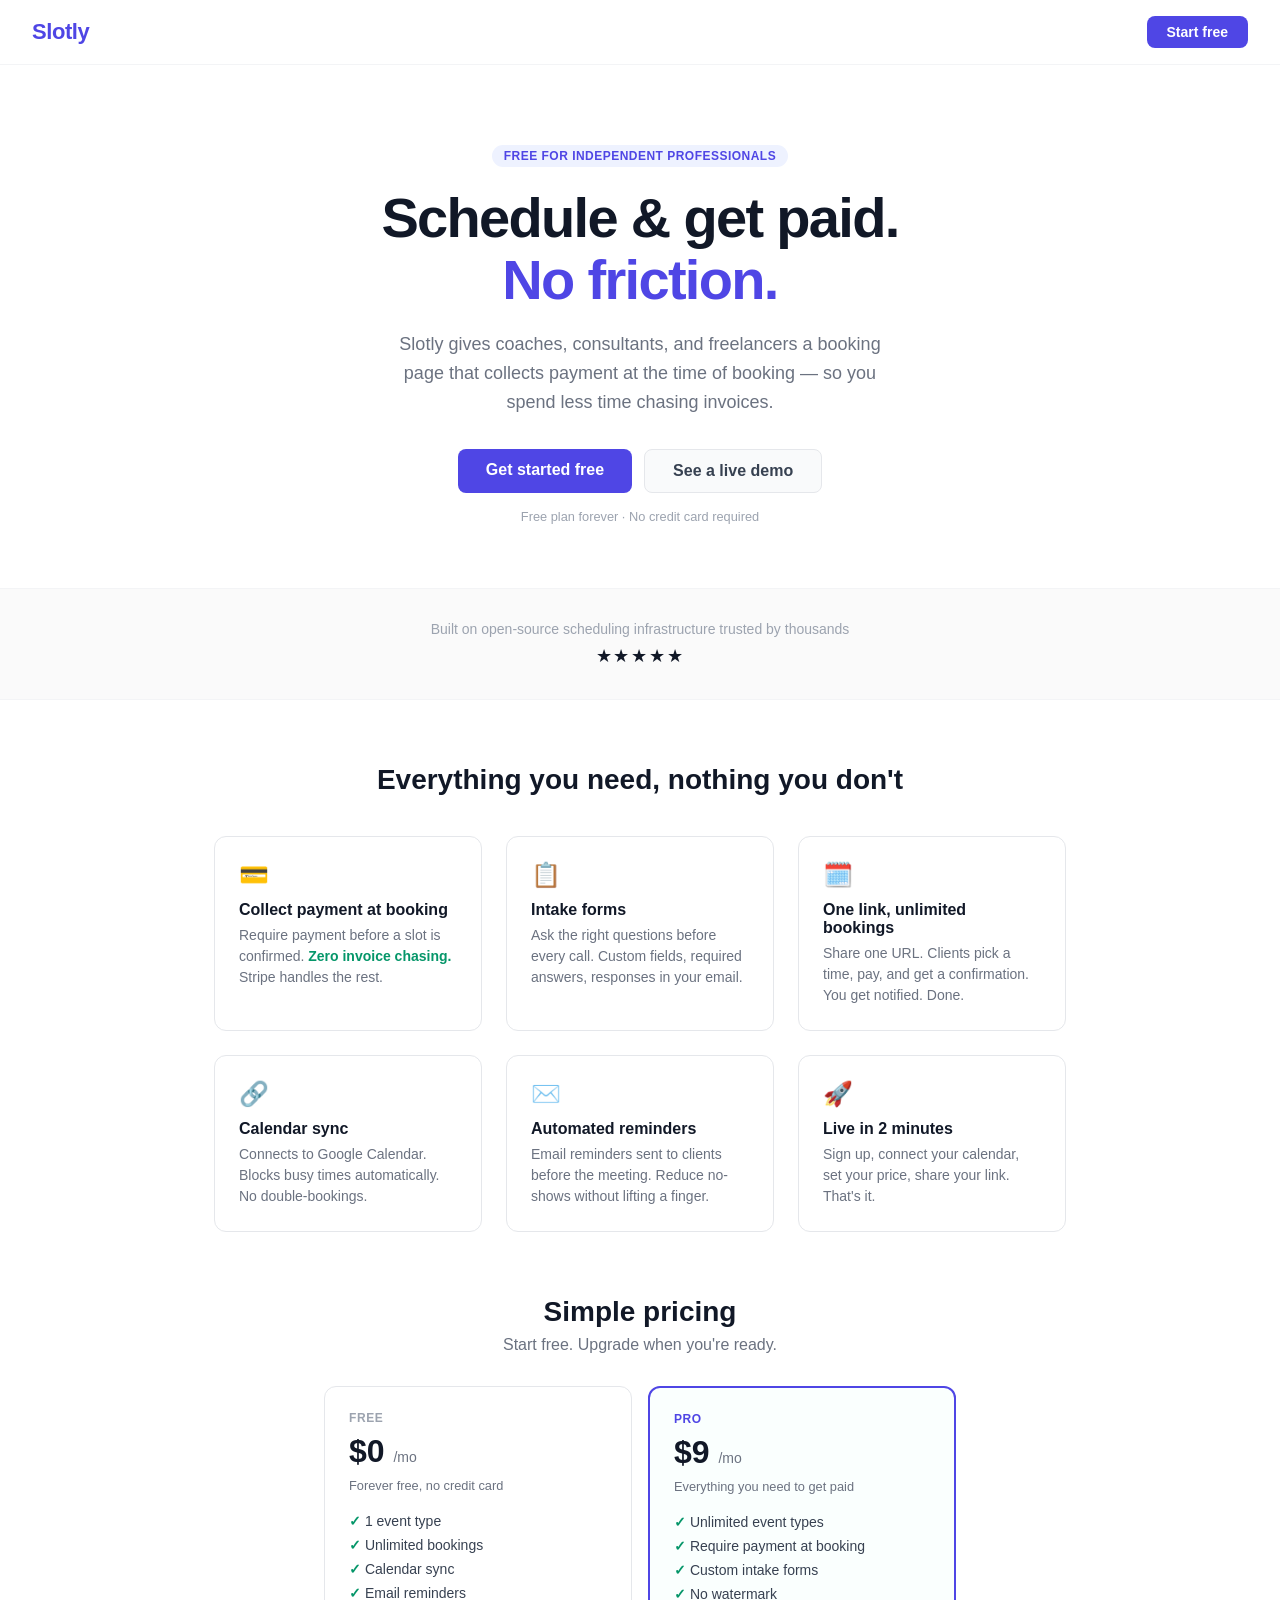
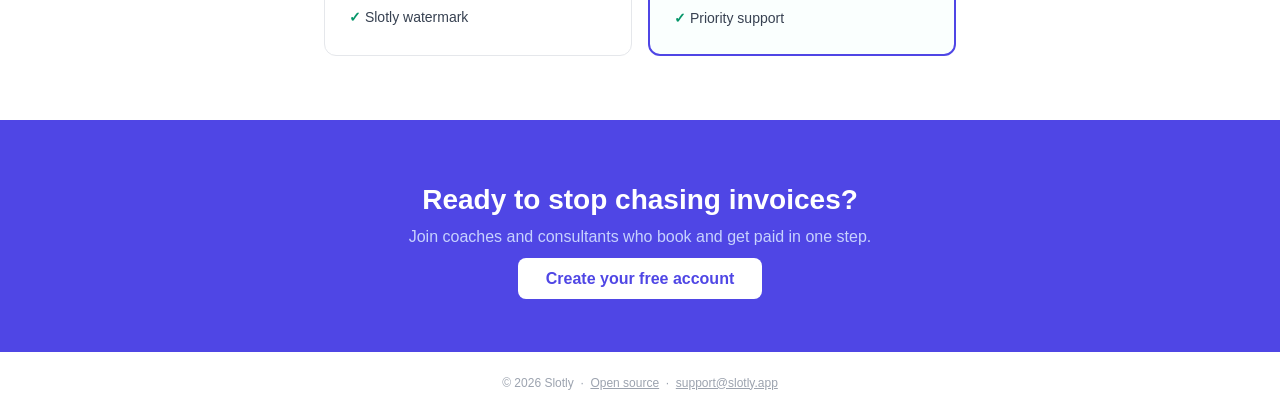
==== index.html @ fa62b467 "feat: Slotly landing page (gh-pages)" ====
<!DOCTYPE html>
<html lang="en">
<head>
  <meta charset="UTF-8" />
  <meta name="viewport" content="width=device-width, initial-scale=1.0" />
  <title>Slotly — Book, pay, done.</title>
  <meta name="description" content="Scheduling with built-in payments for coaches, consultants, and freelancers. Set up in 2 minutes. Free forever." />
  <meta property="og:title" content="Slotly — Book, pay, done." />
  <meta property="og:description" content="Scheduling with built-in payments. Free for independent professionals." />
  <meta property="og:type" content="website" />
  <style>
    *, *::before, *::after { box-sizing: border-box; margin: 0; padding: 0; }
    body { font-family: -apple-system, BlinkMacSystemFont, 'Segoe UI', sans-serif; color: #111827; background: #fff; }

    /* Nav */
    nav { display: flex; align-items: center; justify-content: space-between; padding: 1rem 2rem; border-bottom: 1px solid #f3f4f6; }
    .logo { font-size: 1.375rem; font-weight: 700; color: #4F46E5; letter-spacing: -0.02em; }
    .nav-cta { background: #4F46E5; color: #fff; padding: 0.5rem 1.25rem; border-radius: 0.5rem; text-decoration: none; font-size: 0.875rem; font-weight: 600; }
    .nav-cta:hover { background: #4338CA; }

    /* Hero */
    .hero { text-align: center; padding: 5rem 1.5rem 4rem; max-width: 720px; margin: 0 auto; }
    .badge { display: inline-block; background: #EEF2FF; color: #4F46E5; font-size: 0.75rem; font-weight: 600; padding: 0.25rem 0.75rem; border-radius: 9999px; margin-bottom: 1.25rem; letter-spacing: 0.04em; text-transform: uppercase; }
    h1 { font-size: clamp(2rem, 6vw, 3.5rem); font-weight: 800; line-height: 1.1; letter-spacing: -0.03em; margin-bottom: 1.25rem; }
    h1 span { color: #4F46E5; }
    .hero-sub { font-size: 1.125rem; color: #6B7280; line-height: 1.6; max-width: 520px; margin: 0 auto 2rem; }
    .hero-actions { display: flex; gap: 0.75rem; justify-content: center; flex-wrap: wrap; }
    .btn-primary { background: #4F46E5; color: #fff; padding: 0.75rem 1.75rem; border-radius: 0.5rem; text-decoration: none; font-weight: 700; font-size: 1rem; }
    .btn-primary:hover { background: #4338CA; }
    .btn-secondary { background: #F9FAFB; color: #374151; border: 1px solid #E5E7EB; padding: 0.75rem 1.75rem; border-radius: 0.5rem; text-decoration: none; font-weight: 600; font-size: 1rem; }
    .hero-note { margin-top: 1rem; font-size: 0.8rem; color: #9CA3AF; }

    /* Social proof */
    .social { text-align: center; padding: 2rem 1.5rem; border-top: 1px solid #F3F4F6; border-bottom: 1px solid #F3F4F6; background: #FAFAFA; }
    .social p { font-size: 0.875rem; color: #9CA3AF; margin-bottom: 0.5rem; }
    .stars { font-size: 1.125rem; letter-spacing: 0.1em; }

    /* Features */
    .features { max-width: 900px; margin: 4rem auto; padding: 0 1.5rem; }
    .features h2 { text-align: center; font-size: 1.75rem; font-weight: 700; margin-bottom: 2.5rem; }
    .grid { display: grid; grid-template-columns: repeat(auto-fit, minmax(240px, 1fr)); gap: 1.5rem; }
    .card { border: 1px solid #E5E7EB; border-radius: 0.75rem; padding: 1.5rem; }
    .card-icon { font-size: 1.5rem; margin-bottom: 0.75rem; }
    .card h3 { font-size: 1rem; font-weight: 700; margin-bottom: 0.375rem; }
    .card p { font-size: 0.875rem; color: #6B7280; line-height: 1.5; }
    .accent { color: #059669; font-weight: 700; }

    /* Pricing */
    .pricing { max-width: 680px; margin: 4rem auto; padding: 0 1.5rem; text-align: center; }
    .pricing h2 { font-size: 1.75rem; font-weight: 700; margin-bottom: 0.5rem; }
    .pricing-sub { color: #6B7280; margin-bottom: 2rem; }
    .plans { display: grid; grid-template-columns: 1fr 1fr; gap: 1rem; }
    @media (max-width: 480px) { .plans { grid-template-columns: 1fr; } }
    .plan { border: 1px solid #E5E7EB; border-radius: 0.75rem; padding: 1.5rem; text-align: left; }
    .plan.featured { border: 2px solid #4F46E5; background: #FAFFFE; }
    .plan-name { font-size: 0.75rem; font-weight: 700; text-transform: uppercase; letter-spacing: 0.05em; color: #9CA3AF; }
    .plan.featured .plan-name { color: #4F46E5; }
    .plan-price { font-size: 2rem; font-weight: 800; margin: 0.5rem 0; }
    .plan-price span { font-size: 0.875rem; font-weight: 400; color: #6B7280; }
    .plan-desc { font-size: 0.8rem; color: #6B7280; margin-bottom: 1rem; }
    .plan-features { list-style: none; font-size: 0.875rem; color: #374151; }
    .plan-features li { padding: 0.25rem 0; }
    .plan-features li::before { content: '✓ '; color: #059669; font-weight: 700; }

    /* CTA */
    .cta { text-align: center; background: #4F46E5; color: #fff; padding: 4rem 1.5rem; }
    .cta h2 { font-size: 1.75rem; font-weight: 700; margin-bottom: 0.75rem; }
    .cta p { color: #C7D2FE; margin-bottom: 1.5rem; }
    .btn-white { background: #fff; color: #4F46E5; padding: 0.75rem 1.75rem; border-radius: 0.5rem; text-decoration: none; font-weight: 700; font-size: 1rem; }

    /* Footer */
    footer { text-align: center; padding: 1.5rem; font-size: 0.75rem; color: #9CA3AF; }
    footer a { color: #9CA3AF; }
  </style>
</head>
<body>

<nav>
  <div class="logo">Slotly</div>
  <a href="https://slotly.vercel.app/auth/login" class="nav-cta">Start free</a>
</nav>

<section class="hero">
  <div class="badge">Free for independent professionals</div>
  <h1>Schedule & get paid.<br><span>No friction.</span></h1>
  <p class="hero-sub">Slotly gives coaches, consultants, and freelancers a booking page that collects payment at the time of booking — so you spend less time chasing invoices.</p>
  <div class="hero-actions">
    <a href="https://slotly.vercel.app/auth/register" class="btn-primary">Get started free</a>
    <a href="https://slotly.vercel.app" class="btn-secondary">See a live demo</a>
  </div>
  <p class="hero-note">Free plan forever · No credit card required</p>
</section>

<div class="social">
  <p>Built on open-source scheduling infrastructure trusted by thousands</p>
  <div class="stars">★★★★★</div>
</div>

<section class="features">
  <h2>Everything you need, nothing you don't</h2>
  <div class="grid">
    <div class="card">
      <div class="card-icon">💳</div>
      <h3>Collect payment at booking</h3>
      <p>Require payment before a slot is confirmed. <span class="accent">Zero invoice chasing.</span> Stripe handles the rest.</p>
    </div>
    <div class="card">
      <div class="card-icon">📋</div>
      <h3>Intake forms</h3>
      <p>Ask the right questions before every call. Custom fields, required answers, responses in your email.</p>
    </div>
    <div class="card">
      <div class="card-icon">🗓️</div>
      <h3>One link, unlimited bookings</h3>
      <p>Share one URL. Clients pick a time, pay, and get a confirmation. You get notified. Done.</p>
    </div>
    <div class="card">
      <div class="card-icon">🔗</div>
      <h3>Calendar sync</h3>
      <p>Connects to Google Calendar. Blocks busy times automatically. No double-bookings.</p>
    </div>
    <div class="card">
      <div class="card-icon">✉️</div>
      <h3>Automated reminders</h3>
      <p>Email reminders sent to clients before the meeting. Reduce no-shows without lifting a finger.</p>
    </div>
    <div class="card">
      <div class="card-icon">🚀</div>
      <h3>Live in 2 minutes</h3>
      <p>Sign up, connect your calendar, set your price, share your link. That's it.</p>
    </div>
  </div>
</section>

<section class="pricing">
  <h2>Simple pricing</h2>
  <p class="pricing-sub">Start free. Upgrade when you're ready.</p>
  <div class="plans">
    <div class="plan">
      <div class="plan-name">Free</div>
      <div class="plan-price">$0 <span>/mo</span></div>
      <div class="plan-desc">Forever free, no credit card</div>
      <ul class="plan-features">
        <li>1 event type</li>
        <li>Unlimited bookings</li>
        <li>Calendar sync</li>
        <li>Email reminders</li>
        <li>Slotly watermark</li>
      </ul>
    </div>
    <div class="plan featured">
      <div class="plan-name">Pro</div>
      <div class="plan-price">$9 <span>/mo</span></div>
      <div class="plan-desc">Everything you need to get paid</div>
      <ul class="plan-features">
        <li>Unlimited event types</li>
        <li>Require payment at booking</li>
        <li>Custom intake forms</li>
        <li>No watermark</li>
        <li>Priority support</li>
      </ul>
    </div>
  </div>
</section>

<section class="cta">
  <h2>Ready to stop chasing invoices?</h2>
  <p>Join coaches and consultants who book and get paid in one step.</p>
  <a href="https://slotly.vercel.app/auth/register" class="btn-white">Create your free account</a>
</section>

<footer>
  &copy; 2026 Slotly &nbsp;·&nbsp;
  <a href="https://github.com/Acustimet/slotly">Open source</a> &nbsp;·&nbsp;
  <a href="mailto:support@slotly.app">support@slotly.app</a>
</footer>

</body>
</html>
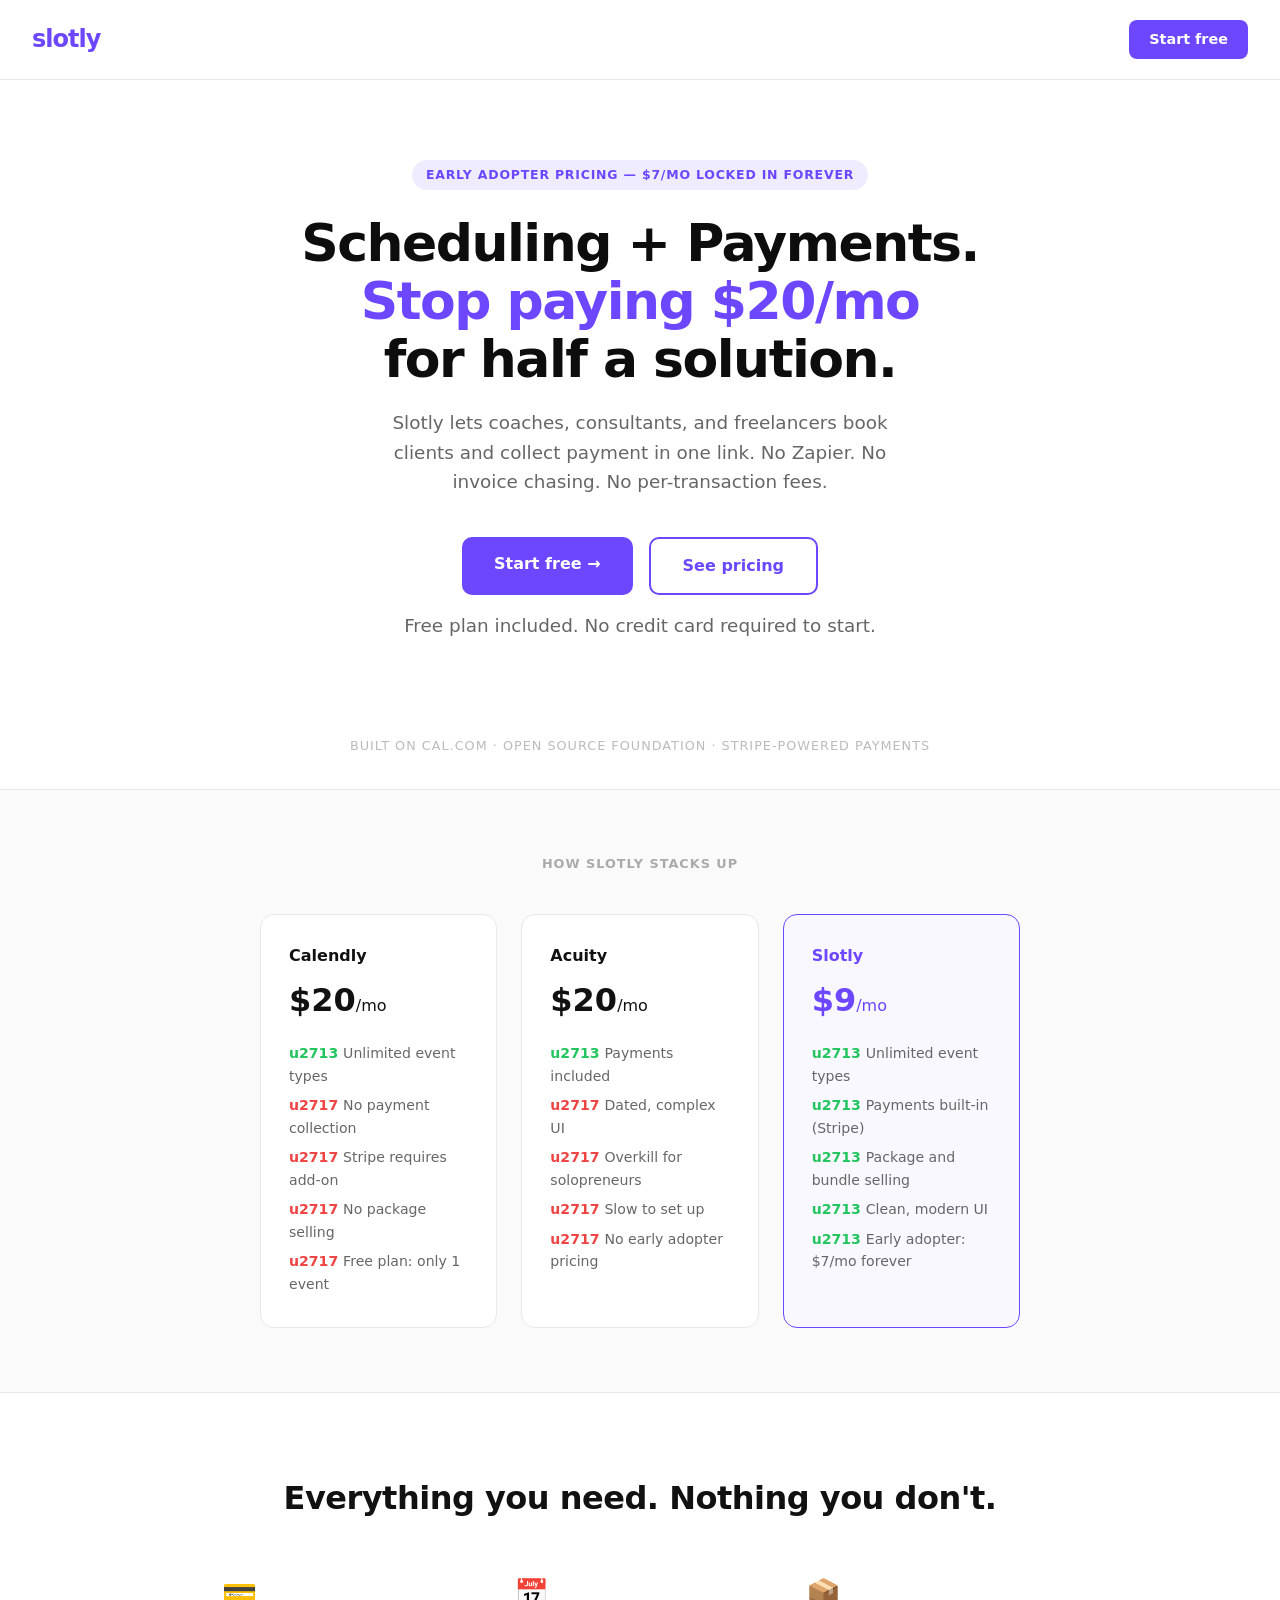
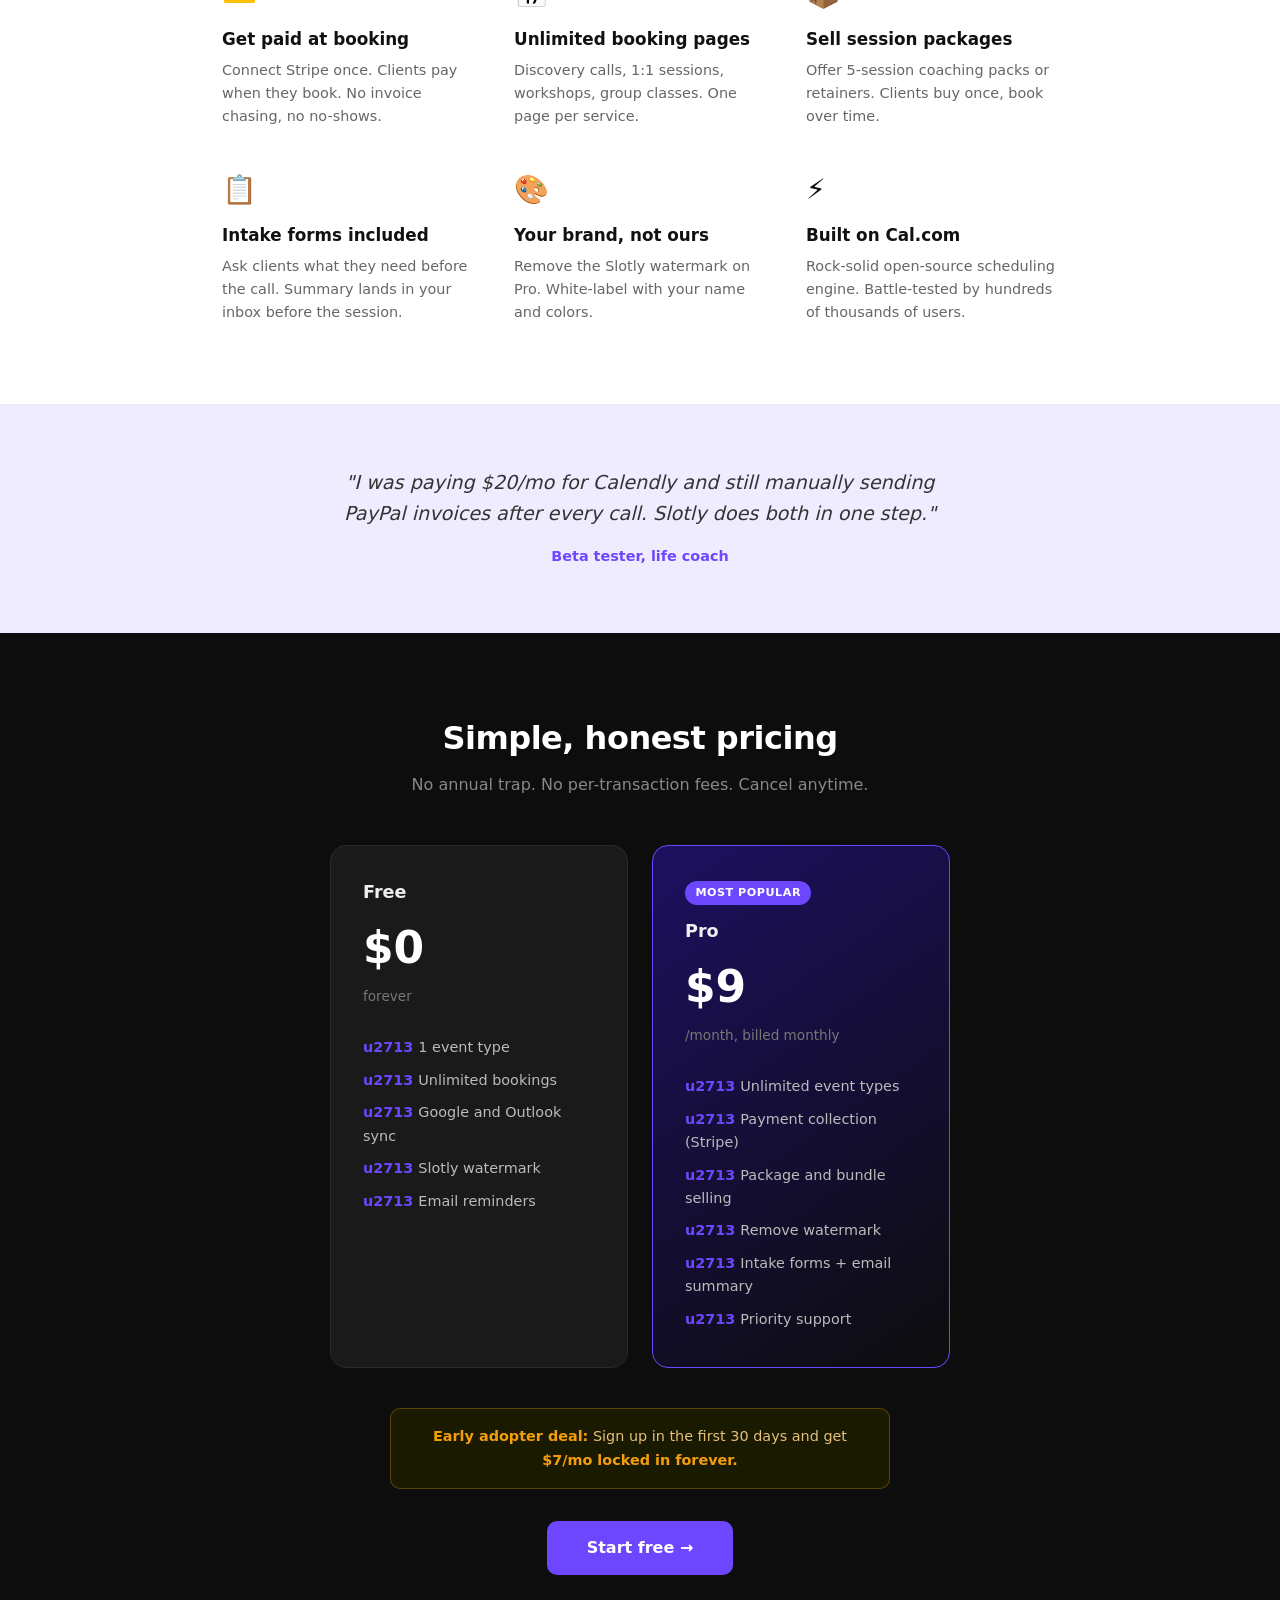
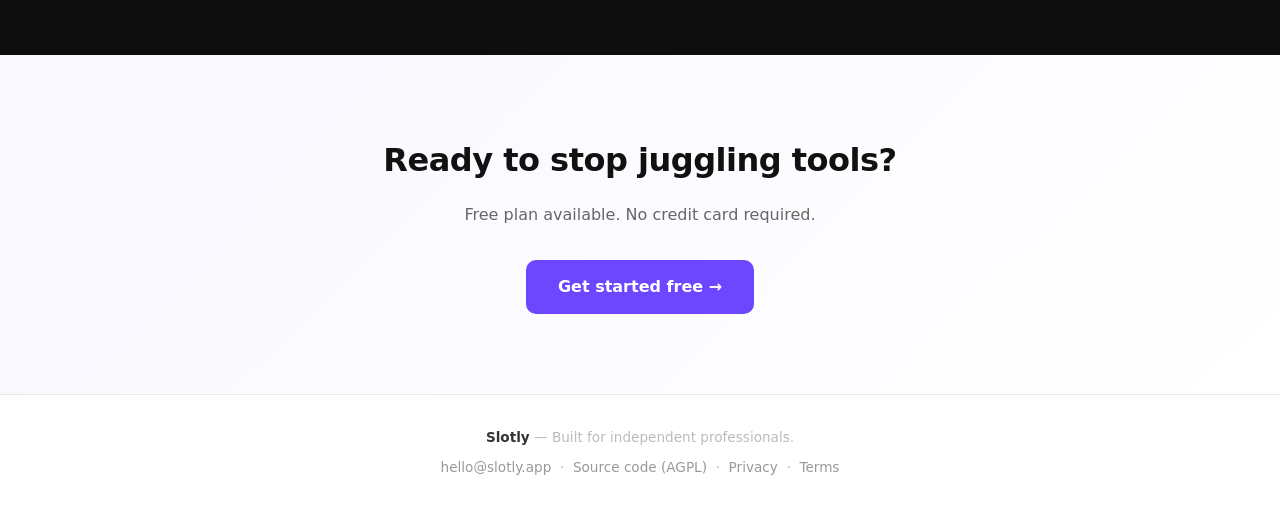
==== commit 6b2542ed: "feat(landing): update CTA to point to live app at slotly-chi.vercel.app" ====
--- a/index.html
+++ b/index.html
@@ -1,179 +1,175 @@
 <!DOCTYPE html>
 <html lang="en">
 <head>
-  <meta charset="UTF-8" />
-  <meta name="viewport" content="width=device-width, initial-scale=1.0" />
-  <title>Slotly — Book, pay, done.</title>
-  <meta name="description" content="Scheduling with built-in payments for coaches, consultants, and freelancers. Set up in 2 minutes. Free forever." />
-  <meta property="og:title" content="Slotly — Book, pay, done." />
-  <meta property="og:description" content="Scheduling with built-in payments. Free for independent professionals." />
-  <meta property="og:type" content="website" />
+  <meta charset="UTF-8">
+  <meta name="viewport" content="width=device-width, initial-scale=1.0">
+  <title>Slotly — Scheduling + Payments for Coaches and Consultants</title>
+  <meta name="description" content="Book clients and collect payment in one link. $9/mo. No per-transaction fees.">
+  <meta property="og:title" content="Slotly — Book, pay, done.">
+  <meta property="og:description" content="Scheduling with built-in payments for coaches, consultants, and freelancers. Book and get paid in one step.">
+  <meta property="og:type" content="website">
   <style>
     *, *::before, *::after { box-sizing: border-box; margin: 0; padding: 0; }
-    body { font-family: -apple-system, BlinkMacSystemFont, 'Segoe UI', sans-serif; color: #111827; background: #fff; }
-
-    /* Nav */
-    nav { display: flex; align-items: center; justify-content: space-between; padding: 1rem 2rem; border-bottom: 1px solid #f3f4f6; }
-    .logo { font-size: 1.375rem; font-weight: 700; color: #4F46E5; letter-spacing: -0.02em; }
-    .nav-cta { background: #4F46E5; color: #fff; padding: 0.5rem 1.25rem; border-radius: 0.5rem; text-decoration: none; font-size: 0.875rem; font-weight: 600; }
-    .nav-cta:hover { background: #4338CA; }
-
-    /* Hero */
-    .hero { text-align: center; padding: 5rem 1.5rem 4rem; max-width: 720px; margin: 0 auto; }
-    .badge { display: inline-block; background: #EEF2FF; color: #4F46E5; font-size: 0.75rem; font-weight: 600; padding: 0.25rem 0.75rem; border-radius: 9999px; margin-bottom: 1.25rem; letter-spacing: 0.04em; text-transform: uppercase; }
-    h1 { font-size: clamp(2rem, 6vw, 3.5rem); font-weight: 800; line-height: 1.1; letter-spacing: -0.03em; margin-bottom: 1.25rem; }
-    h1 span { color: #4F46E5; }
-    .hero-sub { font-size: 1.125rem; color: #6B7280; line-height: 1.6; max-width: 520px; margin: 0 auto 2rem; }
-    .hero-actions { display: flex; gap: 0.75rem; justify-content: center; flex-wrap: wrap; }
-    .btn-primary { background: #4F46E5; color: #fff; padding: 0.75rem 1.75rem; border-radius: 0.5rem; text-decoration: none; font-weight: 700; font-size: 1rem; }
-    .btn-primary:hover { background: #4338CA; }
-    .btn-secondary { background: #F9FAFB; color: #374151; border: 1px solid #E5E7EB; padding: 0.75rem 1.75rem; border-radius: 0.5rem; text-decoration: none; font-weight: 600; font-size: 1rem; }
-    .hero-note { margin-top: 1rem; font-size: 0.8rem; color: #9CA3AF; }
-
-    /* Social proof */
-    .social { text-align: center; padding: 2rem 1.5rem; border-top: 1px solid #F3F4F6; border-bottom: 1px solid #F3F4F6; background: #FAFAFA; }
-    .social p { font-size: 0.875rem; color: #9CA3AF; margin-bottom: 0.5rem; }
-    .stars { font-size: 1.125rem; letter-spacing: 0.1em; }
-
-    /* Features */
-    .features { max-width: 900px; margin: 4rem auto; padding: 0 1.5rem; }
-    .features h2 { text-align: center; font-size: 1.75rem; font-weight: 700; margin-bottom: 2.5rem; }
-    .grid { display: grid; grid-template-columns: repeat(auto-fit, minmax(240px, 1fr)); gap: 1.5rem; }
-    .card { border: 1px solid #E5E7EB; border-radius: 0.75rem; padding: 1.5rem; }
-    .card-icon { font-size: 1.5rem; margin-bottom: 0.75rem; }
-    .card h3 { font-size: 1rem; font-weight: 700; margin-bottom: 0.375rem; }
-    .card p { font-size: 0.875rem; color: #6B7280; line-height: 1.5; }
-    .accent { color: #059669; font-weight: 700; }
-
-    /* Pricing */
-    .pricing { max-width: 680px; margin: 4rem auto; padding: 0 1.5rem; text-align: center; }
-    .pricing h2 { font-size: 1.75rem; font-weight: 700; margin-bottom: 0.5rem; }
-    .pricing-sub { color: #6B7280; margin-bottom: 2rem; }
-    .plans { display: grid; grid-template-columns: 1fr 1fr; gap: 1rem; }
-    @media (max-width: 480px) { .plans { grid-template-columns: 1fr; } }
-    .plan { border: 1px solid #E5E7EB; border-radius: 0.75rem; padding: 1.5rem; text-align: left; }
-    .plan.featured { border: 2px solid #4F46E5; background: #FAFFFE; }
-    .plan-name { font-size: 0.75rem; font-weight: 700; text-transform: uppercase; letter-spacing: 0.05em; color: #9CA3AF; }
-    .plan.featured .plan-name { color: #4F46E5; }
-    .plan-price { font-size: 2rem; font-weight: 800; margin: 0.5rem 0; }
-    .plan-price span { font-size: 0.875rem; font-weight: 400; color: #6B7280; }
-    .plan-desc { font-size: 0.8rem; color: #6B7280; margin-bottom: 1rem; }
-    .plan-features { list-style: none; font-size: 0.875rem; color: #374151; }
-    .plan-features li { padding: 0.25rem 0; }
-    .plan-features li::before { content: '✓ '; color: #059669; font-weight: 700; }
-
-    /* CTA */
-    .cta { text-align: center; background: #4F46E5; color: #fff; padding: 4rem 1.5rem; }
-    .cta h2 { font-size: 1.75rem; font-weight: 700; margin-bottom: 0.75rem; }
-    .cta p { color: #C7D2FE; margin-bottom: 1.5rem; }
-    .btn-white { background: #fff; color: #4F46E5; padding: 0.75rem 1.75rem; border-radius: 0.5rem; text-decoration: none; font-weight: 700; font-size: 1rem; }
-
-    /* Footer */
-    footer { text-align: center; padding: 1.5rem; font-size: 0.75rem; color: #9CA3AF; }
-    footer a { color: #9CA3AF; }
+    :root { --purple: #6c47ff; --purple-dark: #5a38d9; --purple-light: #f0ecff; --muted: #666; --border: #e8e8e8; }
+    body { font-family: -apple-system, BlinkMacSystemFont, 'Segoe UI', system-ui, sans-serif; color: #111; background: #fff; line-height: 1.6; }
+    nav { display: flex; justify-content: space-between; align-items: center; padding: 1.25rem 2rem; border-bottom: 1px solid var(--border); position: sticky; top: 0; background: rgba(255,255,255,0.95); backdrop-filter: blur(8px); z-index: 100; }
+    .logo { font-size: 1.5rem; font-weight: 800; color: var(--purple); text-decoration: none; letter-spacing: -1px; }
+    .nav-cta { background: var(--purple); color: white; border: none; padding: 0.5rem 1.25rem; border-radius: 8px; font-size: 0.9rem; font-weight: 600; cursor: pointer; text-decoration: none; transition: background 0.2s; display: inline-block; }
+    .nav-cta:hover { background: var(--purple-dark); }
+    .hero { max-width: 760px; margin: 5rem auto 4rem; padding: 0 2rem; text-align: center; }
+    .hero-badge { display: inline-block; background: var(--purple-light); color: var(--purple); font-size: 0.78rem; font-weight: 700; padding: 0.3rem 0.85rem; border-radius: 100px; margin-bottom: 1.5rem; text-transform: uppercase; letter-spacing: 0.8px; }
+    .hero h1 { font-size: clamp(2rem, 5vw, 3.25rem); font-weight: 800; line-height: 1.12; letter-spacing: -1.5px; margin-bottom: 1.25rem; color: #0d0d0d; }
+    .hero h1 .accent { color: var(--purple); }
+    .hero p { font-size: 1.15rem; color: var(--muted); max-width: 560px; margin: 0 auto 2.5rem; }
+    .cta-group { display: flex; gap: 1rem; justify-content: center; flex-wrap: wrap; margin-bottom: 1rem; }
+    .btn-primary { background: var(--purple); color: white; padding: 0.9rem 2rem; border-radius: 10px; font-size: 1rem; font-weight: 700; text-decoration: none; transition: background 0.2s; display: inline-block; }
+    .btn-primary:hover { background: var(--purple-dark); }
+    .btn-secondary { background: transparent; color: var(--purple); padding: 0.9rem 2rem; border-radius: 10px; font-size: 1rem; font-weight: 600; text-decoration: none; border: 2px solid var(--purple); transition: all 0.2s; display: inline-block; }
+    .btn-secondary:hover { background: var(--purple); color: white; }
+    .cta-note { font-size: 0.8rem; color: #999; }
+    .social-proof { text-align: center; padding: 2rem; color: #bbb; font-size: 0.8rem; text-transform: uppercase; letter-spacing: 1px; }
+    .comparison { background: #fafafa; border-top: 1px solid var(--border); border-bottom: 1px solid var(--border); padding: 4rem 2rem; text-align: center; }
+    .comparison h2 { font-size: 0.8rem; font-weight: 600; color: #aaa; text-transform: uppercase; letter-spacing: 1px; margin-bottom: 2.5rem; }
+    .compare-grid { display: grid; grid-template-columns: repeat(auto-fit, minmax(220px, 1fr)); gap: 1.5rem; max-width: 760px; margin: 0 auto; }
+    .compare-card { background: white; border: 1.5px solid var(--border); border-radius: 14px; padding: 1.75rem; text-align: left; }
+    .compare-card.winner { border-color: var(--purple); background: #f9f7ff; }
+    .app-name { font-weight: 700; font-size: 1rem; margin-bottom: 0.4rem; }
+    .slotly-name { color: var(--purple); }
+    .price-tag { font-size: 2rem; font-weight: 800; margin-bottom: 0.75rem; }
+    .slotly-price { color: var(--purple); }
+    .compare-card ul { list-style: none; font-size: 0.88rem; color: var(--muted); }
+    .compare-card ul li { padding: 0.22rem 0; }
+    .compare-card ul li.yes::before { content: "\u2713 "; color: #22c55e; font-weight: 700; }
+    .compare-card ul li.no::before  { content: "\u2717 "; color: #ef4444; font-weight: 700; }
+    .features { max-width: 900px; margin: 5rem auto; padding: 0 2rem; }
+    .features h2 { text-align: center; font-size: 2rem; font-weight: 800; letter-spacing: -0.5px; margin-bottom: 3rem; }
+    .features-grid { display: grid; grid-template-columns: repeat(auto-fit, minmax(240px, 1fr)); gap: 2.5rem; }
+    .feature-icon { font-size: 1.75rem; margin-bottom: 0.6rem; }
+    .feature h3 { font-size: 1.05rem; font-weight: 700; margin-bottom: 0.35rem; }
+    .feature p { font-size: 0.9rem; color: var(--muted); }
+    .quote-section { background: var(--purple-light); padding: 4rem 2rem; text-align: center; }
+    .quote-section blockquote { max-width: 600px; margin: 0 auto; font-size: 1.2rem; font-style: italic; color: #333; line-height: 1.6; }
+    .quote-section cite { display: block; margin-top: 1rem; font-size: 0.9rem; color: var(--purple); font-style: normal; font-weight: 600; }
+    .pricing { background: #0d0d0d; color: white; padding: 5rem 2rem; text-align: center; }
+    .pricing h2 { font-size: 2rem; font-weight: 800; letter-spacing: -0.5px; margin-bottom: 0.5rem; }
+    .pricing .subtitle { color: #888; margin-bottom: 3rem; font-size: 1rem; }
+    .pricing-grid { display: grid; grid-template-columns: repeat(auto-fit, minmax(240px, 1fr)); gap: 1.5rem; max-width: 620px; margin: 0 auto 2.5rem; }
+    .plan { background: #1a1a1a; border: 1.5px solid #2a2a2a; border-radius: 16px; padding: 2rem; text-align: left; }
+    .plan.pro { border-color: var(--purple); background: linear-gradient(145deg, #1c1060 0%, #0d0d0d 100%); }
+    .plan-badge { display: inline-block; background: var(--purple); color: white; font-size: 0.7rem; font-weight: 700; padding: 0.2rem 0.65rem; border-radius: 100px; text-transform: uppercase; letter-spacing: 0.5px; margin-bottom: 0.75rem; }
+    .plan h3 { font-size: 1.1rem; font-weight: 600; margin-bottom: 0.4rem; color: #eee; }
+    .plan .plan-price { font-size: 2.75rem; font-weight: 800; color: white; margin-bottom: 0.15rem; }
+    .plan .plan-period { font-size: 0.85rem; color: #777; margin-bottom: 1.5rem; }
+    .plan ul { list-style: none; font-size: 0.9rem; color: #bbb; }
+    .plan ul li { padding: 0.3rem 0; }
+    .plan ul li::before { content: "\u2713 "; color: var(--purple); font-weight: 700; }
+    .early-banner { background: #1a1a00; border: 1px solid rgba(245,158,11,0.3); border-radius: 10px; padding: 1rem 1.5rem; font-size: 0.9rem; color: #e5c07b; max-width: 500px; margin: 0 auto 2rem; }
+    .early-banner strong { color: #f59e0b; }
+    .pricing-cta { display: inline-block; background: var(--purple); color: white; padding: 0.9rem 2.5rem; border-radius: 10px; font-size: 1rem; font-weight: 700; text-decoration: none; transition: background 0.2s; }
+    .pricing-cta:hover { background: var(--purple-dark); }
+    .cta-bottom { padding: 5rem 2rem; text-align: center; background: linear-gradient(135deg, #f9f7ff 0%, #fff 100%); }
+    .cta-bottom h2 { font-size: 2rem; font-weight: 800; letter-spacing: -0.5px; margin-bottom: 1rem; }
+    .cta-bottom p { color: var(--muted); margin-bottom: 2rem; }
+    footer { text-align: center; padding: 2rem; color: #bbb; font-size: 0.85rem; border-top: 1px solid var(--border); }
+    footer a { color: #999; text-decoration: none; }
+    footer a:hover { color: var(--purple); }
+    @media (max-width: 600px) { .hero { margin-top: 3rem; } .hero h1 { font-size: 2rem; } nav { padding: 1rem; } }
   </style>
 </head>
 <body>
-
 <nav>
-  <div class="logo">Slotly</div>
-  <a href="https://slotly.vercel.app/auth/login" class="nav-cta">Start free</a>
+  <a href="#" class="logo">slotly</a>
+  <a href="https://slotly-chi.vercel.app/auth/login" class="nav-cta">Start free</a>
 </nav>
-
 <section class="hero">
-  <div class="badge">Free for independent professionals</div>
-  <h1>Schedule & get paid.<br><span>No friction.</span></h1>
-  <p class="hero-sub">Slotly gives coaches, consultants, and freelancers a booking page that collects payment at the time of booking — so you spend less time chasing invoices.</p>
-  <div class="hero-actions">
-    <a href="https://slotly.vercel.app/auth/register" class="btn-primary">Get started free</a>
-    <a href="https://slotly.vercel.app" class="btn-secondary">See a live demo</a>
+  <div class="hero-badge">Early adopter pricing &mdash; $7/mo locked in forever</div>
+  <h1>Scheduling + Payments.<br><span class="accent">Stop paying $20/mo</span><br>for half a solution.</h1>
+  <p>Slotly lets coaches, consultants, and freelancers book clients and collect payment in one link. No Zapier. No invoice chasing. No per-transaction fees.</p>
+  <div class="cta-group">
+    <a href="https://slotly-chi.vercel.app/auth/login" class="btn-primary">Start free &rarr;</a>
+    <a href="#pricing" class="btn-secondary">See pricing</a>
   </div>
-  <p class="hero-note">Free plan forever · No credit card required</p>
+  <p class="cta-note">Free plan included. No credit card required to start.</p>
 </section>
-
-<div class="social">
-  <p>Built on open-source scheduling infrastructure trusted by thousands</p>
-  <div class="stars">★★★★★</div>
-</div>
-
-<section class="features">
-  <h2>Everything you need, nothing you don't</h2>
-  <div class="grid">
-    <div class="card">
-      <div class="card-icon">💳</div>
-      <h3>Collect payment at booking</h3>
-      <p>Require payment before a slot is confirmed. <span class="accent">Zero invoice chasing.</span> Stripe handles the rest.</p>
-    </div>
-    <div class="card">
-      <div class="card-icon">📋</div>
-      <h3>Intake forms</h3>
-      <p>Ask the right questions before every call. Custom fields, required answers, responses in your email.</p>
-    </div>
-    <div class="card">
-      <div class="card-icon">🗓️</div>
-      <h3>One link, unlimited bookings</h3>
-      <p>Share one URL. Clients pick a time, pay, and get a confirmation. You get notified. Done.</p>
-    </div>
-    <div class="card">
-      <div class="card-icon">🔗</div>
-      <h3>Calendar sync</h3>
-      <p>Connects to Google Calendar. Blocks busy times automatically. No double-bookings.</p>
-    </div>
-    <div class="card">
-      <div class="card-icon">✉️</div>
-      <h3>Automated reminders</h3>
-      <p>Email reminders sent to clients before the meeting. Reduce no-shows without lifting a finger.</p>
-    </div>
-    <div class="card">
-      <div class="card-icon">🚀</div>
-      <h3>Live in 2 minutes</h3>
-      <p>Sign up, connect your calendar, set your price, share your link. That's it.</p>
-    </div>
-  </div>
-</section>
-
-<section class="pricing">
-  <h2>Simple pricing</h2>
-  <p class="pricing-sub">Start free. Upgrade when you're ready.</p>
-  <div class="plans">
-    <div class="plan">
-      <div class="plan-name">Free</div>
-      <div class="plan-price">$0 <span>/mo</span></div>
-      <div class="plan-desc">Forever free, no credit card</div>
-      <ul class="plan-features">
-        <li>1 event type</li>
-        <li>Unlimited bookings</li>
-        <li>Calendar sync</li>
-        <li>Email reminders</li>
-        <li>Slotly watermark</li>
+<div class="social-proof">Built on Cal.com &middot; Open source foundation &middot; Stripe-powered payments</div>
+<section class="comparison">
+  <h2>How Slotly stacks up</h2>
+  <div class="compare-grid">
+    <div class="compare-card">
+      <div class="app-name">Calendly</div>
+      <div class="price-tag">$20<span style="font-size:1rem;font-weight:500;">/mo</span></div>
+      <ul>
+        <li class="yes">Unlimited event types</li>
+        <li class="no">No payment collection</li>
+        <li class="no">Stripe requires add-on</li>
+        <li class="no">No package selling</li>
+        <li class="no">Free plan: only 1 event</li>
       </ul>
     </div>
-    <div class="plan featured">
-      <div class="plan-name">Pro</div>
-      <div class="plan-price">$9 <span>/mo</span></div>
-      <div class="plan-desc">Everything you need to get paid</div>
-      <ul class="plan-features">
-        <li>Unlimited event types</li>
-        <li>Require payment at booking</li>
-        <li>Custom intake forms</li>
-        <li>No watermark</li>
-        <li>Priority support</li>
+    <div class="compare-card">
+      <div class="app-name">Acuity</div>
+      <div class="price-tag">$20<span style="font-size:1rem;font-weight:500;">/mo</span></div>
+      <ul>
+        <li class="yes">Payments included</li>
+        <li class="no">Dated, complex UI</li>
+        <li class="no">Overkill for solopreneurs</li>
+        <li class="no">Slow to set up</li>
+        <li class="no">No early adopter pricing</li>
+      </ul>
+    </div>
+    <div class="compare-card winner">
+      <div class="app-name slotly-name">Slotly</div>
+      <div class="price-tag slotly-price">$9<span style="font-size:1rem;font-weight:500;">/mo</span></div>
+      <ul>
+        <li class="yes">Unlimited event types</li>
+        <li class="yes">Payments built-in (Stripe)</li>
+        <li class="yes">Package and bundle selling</li>
+        <li class="yes">Clean, modern UI</li>
+        <li class="yes">Early adopter: $7/mo forever</li>
       </ul>
     </div>
   </div>
 </section>
-
-<section class="cta">
-  <h2>Ready to stop chasing invoices?</h2>
-  <p>Join coaches and consultants who book and get paid in one step.</p>
-  <a href="https://slotly.vercel.app/auth/register" class="btn-white">Create your free account</a>
+<section class="features">
+  <h2>Everything you need. Nothing you don't.</h2>
+  <div class="features-grid">
+    <div class="feature"><div class="feature-icon">&#128179;</div><h3>Get paid at booking</h3><p>Connect Stripe once. Clients pay when they book. No invoice chasing, no no-shows.</p></div>
+    <div class="feature"><div class="feature-icon">&#128197;</div><h3>Unlimited booking pages</h3><p>Discovery calls, 1:1 sessions, workshops, group classes. One page per service.</p></div>
+    <div class="feature"><div class="feature-icon">&#128230;</div><h3>Sell session packages</h3><p>Offer 5-session coaching packs or retainers. Clients buy once, book over time.</p></div>
+    <div class="feature"><div class="feature-icon">&#128203;</div><h3>Intake forms included</h3><p>Ask clients what they need before the call. Summary lands in your inbox before the session.</p></div>
+    <div class="feature"><div class="feature-icon">&#127912;</div><h3>Your brand, not ours</h3><p>Remove the Slotly watermark on Pro. White-label with your name and colors.</p></div>
+    <div class="feature"><div class="feature-icon">&#9889;</div><h3>Built on Cal.com</h3><p>Rock-solid open-source scheduling engine. Battle-tested by hundreds of thousands of users.</p></div>
+  </div>
 </section>
-
+<section class="quote-section">
+  <blockquote>"I was paying $20/mo for Calendly and still manually sending PayPal invoices after every call. Slotly does both in one step."</blockquote>
+  <cite>Beta tester, life coach</cite>
+</section>
+<section class="pricing" id="pricing">
+  <h2>Simple, honest pricing</h2>
+  <p class="subtitle">No annual trap. No per-transaction fees. Cancel anytime.</p>
+  <div class="pricing-grid">
+    <div class="plan">
+      <h3>Free</h3><div class="plan-price">$0</div><div class="plan-period">forever</div>
+      <ul><li>1 event type</li><li>Unlimited bookings</li><li>Google and Outlook sync</li><li>Slotly watermark</li><li>Email reminders</li></ul>
+    </div>
+    <div class="plan pro">
+      <div class="plan-badge">Most popular</div>
+      <h3>Pro</h3><div class="plan-price">$9</div><div class="plan-period">/month, billed monthly</div>
+      <ul><li>Unlimited event types</li><li>Payment collection (Stripe)</li><li>Package and bundle selling</li><li>Remove watermark</li><li>Intake forms + email summary</li><li>Priority support</li></ul>
+    </div>
+  </div>
+  <div class="early-banner"><strong>Early adopter deal:</strong> Sign up in the first 30 days and get <strong>$7/mo locked in forever.</strong></div>
+  <a href="https://slotly-chi.vercel.app/auth/login" class="pricing-cta">Start free &rarr;</a>
+</section>
+<section class="cta-bottom">
+  <h2>Ready to stop juggling tools?</h2>
+  <p>Free plan available. No credit card required.</p>
+  <a href="https://slotly-chi.vercel.app/auth/login" class="btn-primary">Get started free &rarr;</a>
+</section>
 <footer>
-  &copy; 2026 Slotly &nbsp;·&nbsp;
-  <a href="https://github.com/Acustimet/slotly">Open source</a> &nbsp;·&nbsp;
-  <a href="mailto:support@slotly.app">support@slotly.app</a>
+  <p style="margin-bottom:0.5rem;"><strong style="color:#333;">Slotly</strong> &mdash; Built for independent professionals.</p>
+  <p><a href="mailto:hello@slotly.app">hello@slotly.app</a> &nbsp;&middot;&nbsp; <a href="https://github.com/Acustimet/slotly">Source code (AGPL)</a> &nbsp;&middot;&nbsp; <a href="#">Privacy</a> &nbsp;&middot;&nbsp; <a href="#">Terms</a></p>
 </footer>
-
 </body>
-</html>
+</html>
